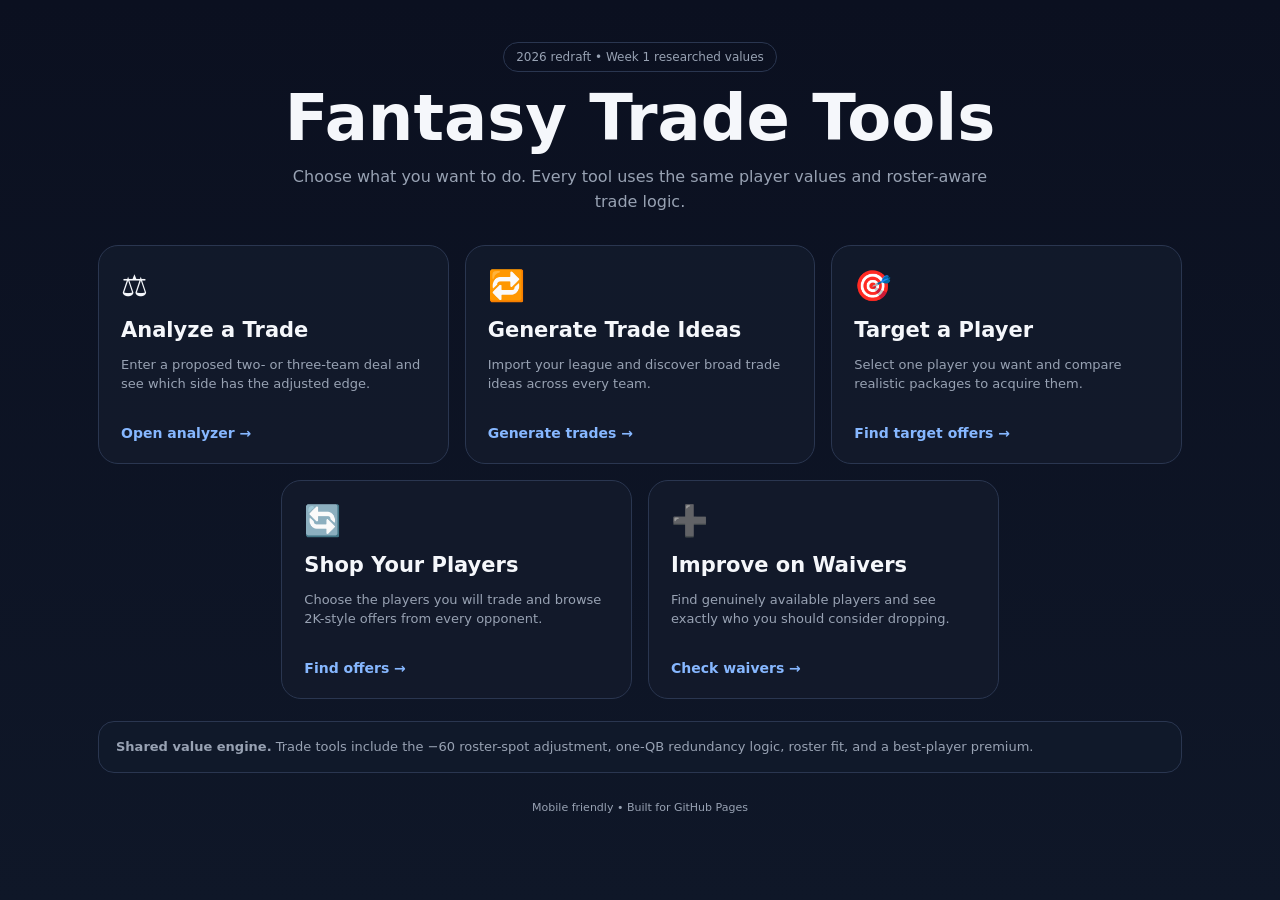
==== index.html @ 90625aba "Add files via upload" ====
<!doctype html>
<html lang="en"><head><meta charset="utf-8"><meta name="viewport" content="width=device-width,initial-scale=1,viewport-fit=cover"><meta name="theme-color" content="#0b1020"><title>Fantasy Trade Tools</title>
<style>
:root{--panel:#121a2b;--text:#f5f7fb;--muted:#98a2b3;--border:#2a3650;--accent:#6ea8fe}*{box-sizing:border-box}body{margin:0;min-height:100dvh;background:linear-gradient(180deg,#0b1020,#0f1728);color:var(--text);font-family:Inter,system-ui,-apple-system,"Segoe UI",sans-serif}.wrap{max-width:1120px;margin:auto;padding:42px 18px 58px}.hero{text-align:center}.badge{display:inline-block;border:1px solid var(--border);border-radius:999px;padding:7px 12px;color:var(--muted);font-size:12px}h1{font-size:clamp(38px,7vw,64px);margin:14px 0 0;line-height:1.02}.sub{max-width:720px;margin:14px auto 0;color:var(--muted);line-height:1.55}.grid{display:grid;grid-template-columns:repeat(6,minmax(0,1fr));gap:16px;margin-top:30px}.card{grid-column:span 2;display:flex;flex-direction:column;text-decoration:none;color:inherit;background:rgba(18,26,43,.96);border:1px solid var(--border);border-radius:20px;padding:22px;min-height:218px;transition:.18s}.card:nth-child(4){grid-column:2/span 2}.card:hover,.card:focus-visible{transform:translateY(-2px);border-color:var(--accent);box-shadow:0 14px 35px #0004}.icon{font-size:30px}.card h2{font-size:21px;margin:15px 0 0}.card p{color:var(--muted);font-size:13px;line-height:1.5}.open{margin-top:auto;padding-top:18px;color:#86b7ff;font-weight:850;font-size:14px}.note{margin-top:22px;background:#10192a;border:1px solid var(--border);border-radius:16px;padding:15px 17px;color:var(--muted);font-size:13px;line-height:1.55}.footer{text-align:center;color:var(--muted);font-size:11px;margin-top:28px}@media(max-width:820px){.grid{grid-template-columns:1fr}.card,.card:nth-child(4){grid-column:auto;min-height:0}.wrap{padding-top:28px}}
</style></head><body><main class="wrap"><section class="hero"><div class="badge">2026 redraft • Week 1 researched values</div><h1>Fantasy Trade Tools</h1><p class="sub">Choose what you want to do. Every tool uses the same player values and roster-aware trade logic.</p></section><section class="grid">
<a class="card" href="analyzer.html"><div class="icon">⚖️</div><h2>Analyze a Trade</h2><p>Enter a proposed two- or three-team deal and see which side has the adjusted edge.</p><div class="open">Open analyzer →</div></a>
<a class="card" href="generator.html"><div class="icon">🔁</div><h2>Generate Trade Ideas</h2><p>Import your league and discover broad trade ideas across every team.</p><div class="open">Generate trades →</div></a>
<a class="card" href="target.html"><div class="icon">🎯</div><h2>Target a Player</h2><p>Select one player you want and compare realistic packages to acquire them.</p><div class="open">Find target offers →</div></a>
<a class="card" href="tradefinder.html"><div class="icon">🔄</div><h2>Shop Your Players</h2><p>Choose the players you will trade and browse 2K-style offers from every opponent.</p><div class="open">Find offers →</div></a>
<a class="card" href="waiver.html"><div class="icon">➕</div><h2>Improve on Waivers</h2><p>Find genuinely available players and see exactly who you should consider dropping.</p><div class="open">Check waivers →</div></a>
</section><div class="note"><b>Shared value engine.</b> Trade tools include the −60 roster-spot adjustment, one-QB redundancy logic, roster fit, and a best-player premium.</div><div class="footer">Mobile friendly • Built for GitHub Pages</div></main></body></html>
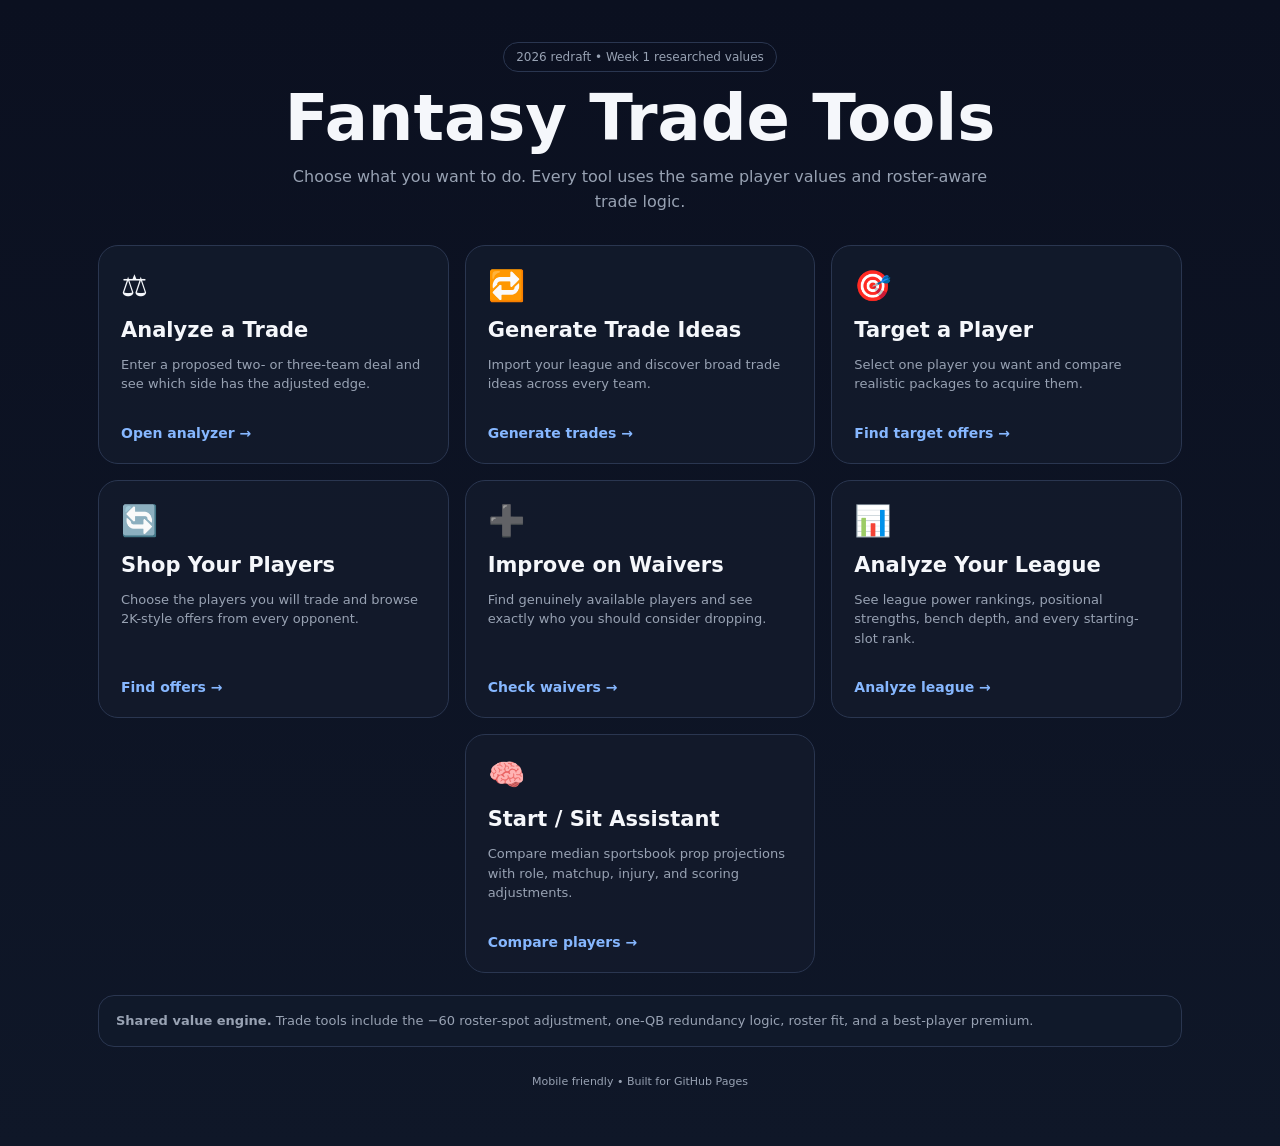
==== commit 99db4c05: "Add files via upload" ====
--- a/index.html
+++ b/index.html
@@ -1,11 +1,13 @@
 <!doctype html>
 <html lang="en"><head><meta charset="utf-8"><meta name="viewport" content="width=device-width,initial-scale=1,viewport-fit=cover"><meta name="theme-color" content="#0b1020"><title>Fantasy Trade Tools</title>
 <style>
-:root{--panel:#121a2b;--text:#f5f7fb;--muted:#98a2b3;--border:#2a3650;--accent:#6ea8fe}*{box-sizing:border-box}body{margin:0;min-height:100dvh;background:linear-gradient(180deg,#0b1020,#0f1728);color:var(--text);font-family:Inter,system-ui,-apple-system,"Segoe UI",sans-serif}.wrap{max-width:1120px;margin:auto;padding:42px 18px 58px}.hero{text-align:center}.badge{display:inline-block;border:1px solid var(--border);border-radius:999px;padding:7px 12px;color:var(--muted);font-size:12px}h1{font-size:clamp(38px,7vw,64px);margin:14px 0 0;line-height:1.02}.sub{max-width:720px;margin:14px auto 0;color:var(--muted);line-height:1.55}.grid{display:grid;grid-template-columns:repeat(6,minmax(0,1fr));gap:16px;margin-top:30px}.card{grid-column:span 2;display:flex;flex-direction:column;text-decoration:none;color:inherit;background:rgba(18,26,43,.96);border:1px solid var(--border);border-radius:20px;padding:22px;min-height:218px;transition:.18s}.card:nth-child(4){grid-column:2/span 2}.card:hover,.card:focus-visible{transform:translateY(-2px);border-color:var(--accent);box-shadow:0 14px 35px #0004}.icon{font-size:30px}.card h2{font-size:21px;margin:15px 0 0}.card p{color:var(--muted);font-size:13px;line-height:1.5}.open{margin-top:auto;padding-top:18px;color:#86b7ff;font-weight:850;font-size:14px}.note{margin-top:22px;background:#10192a;border:1px solid var(--border);border-radius:16px;padding:15px 17px;color:var(--muted);font-size:13px;line-height:1.55}.footer{text-align:center;color:var(--muted);font-size:11px;margin-top:28px}@media(max-width:820px){.grid{grid-template-columns:1fr}.card,.card:nth-child(4){grid-column:auto;min-height:0}.wrap{padding-top:28px}}
+:root{--panel:#121a2b;--text:#f5f7fb;--muted:#98a2b3;--border:#2a3650;--accent:#6ea8fe}*{box-sizing:border-box}body{margin:0;min-height:100dvh;background:linear-gradient(180deg,#0b1020,#0f1728);color:var(--text);font-family:Inter,system-ui,-apple-system,"Segoe UI",sans-serif}.wrap{max-width:1120px;margin:auto;padding:42px 18px 58px}.hero{text-align:center}.badge{display:inline-block;border:1px solid var(--border);border-radius:999px;padding:7px 12px;color:var(--muted);font-size:12px}h1{font-size:clamp(38px,7vw,64px);margin:14px 0 0;line-height:1.02}.sub{max-width:720px;margin:14px auto 0;color:var(--muted);line-height:1.55}.grid{display:grid;grid-template-columns:repeat(6,minmax(0,1fr));gap:16px;margin-top:30px}.card{grid-column:span 2;display:flex;flex-direction:column;text-decoration:none;color:inherit;background:rgba(18,26,43,.96);border:1px solid var(--border);border-radius:20px;padding:22px;min-height:218px;transition:.18s}.card:nth-child(7){grid-column:3/span 2}.card:hover,.card:focus-visible{transform:translateY(-2px);border-color:var(--accent);box-shadow:0 14px 35px #0004}.icon{font-size:30px}.card h2{font-size:21px;margin:15px 0 0}.card p{color:var(--muted);font-size:13px;line-height:1.5}.open{margin-top:auto;padding-top:18px;color:#86b7ff;font-weight:850;font-size:14px}.note{margin-top:22px;background:#10192a;border:1px solid var(--border);border-radius:16px;padding:15px 17px;color:var(--muted);font-size:13px;line-height:1.55}.footer{text-align:center;color:var(--muted);font-size:11px;margin-top:28px}@media(max-width:820px){.grid{grid-template-columns:1fr}.card,.card:nth-child(7){grid-column:auto;min-height:0}.wrap{padding-top:28px}}
 </style></head><body><main class="wrap"><section class="hero"><div class="badge">2026 redraft • Week 1 researched values</div><h1>Fantasy Trade Tools</h1><p class="sub">Choose what you want to do. Every tool uses the same player values and roster-aware trade logic.</p></section><section class="grid">
 <a class="card" href="analyzer.html"><div class="icon">⚖️</div><h2>Analyze a Trade</h2><p>Enter a proposed two- or three-team deal and see which side has the adjusted edge.</p><div class="open">Open analyzer →</div></a>
 <a class="card" href="generator.html"><div class="icon">🔁</div><h2>Generate Trade Ideas</h2><p>Import your league and discover broad trade ideas across every team.</p><div class="open">Generate trades →</div></a>
 <a class="card" href="target.html"><div class="icon">🎯</div><h2>Target a Player</h2><p>Select one player you want and compare realistic packages to acquire them.</p><div class="open">Find target offers →</div></a>
 <a class="card" href="tradefinder.html"><div class="icon">🔄</div><h2>Shop Your Players</h2><p>Choose the players you will trade and browse 2K-style offers from every opponent.</p><div class="open">Find offers →</div></a>
 <a class="card" href="waiver.html"><div class="icon">➕</div><h2>Improve on Waivers</h2><p>Find genuinely available players and see exactly who you should consider dropping.</p><div class="open">Check waivers →</div></a>
+<a class="card" href="league.html"><div class="icon">📊</div><h2>Analyze Your League</h2><p>See league power rankings, positional strengths, bench depth, and every starting-slot rank.</p><div class="open">Analyze league →</div></a>
+<a class="card" href="startsit.html"><div class="icon">🧠</div><h2>Start / Sit Assistant</h2><p>Compare median sportsbook prop projections with role, matchup, injury, and scoring adjustments.</p><div class="open">Compare players →</div></a>
 </section><div class="note"><b>Shared value engine.</b> Trade tools include the −60 roster-spot adjustment, one-QB redundancy logic, roster fit, and a best-player premium.</div><div class="footer">Mobile friendly • Built for GitHub Pages</div></main></body></html>
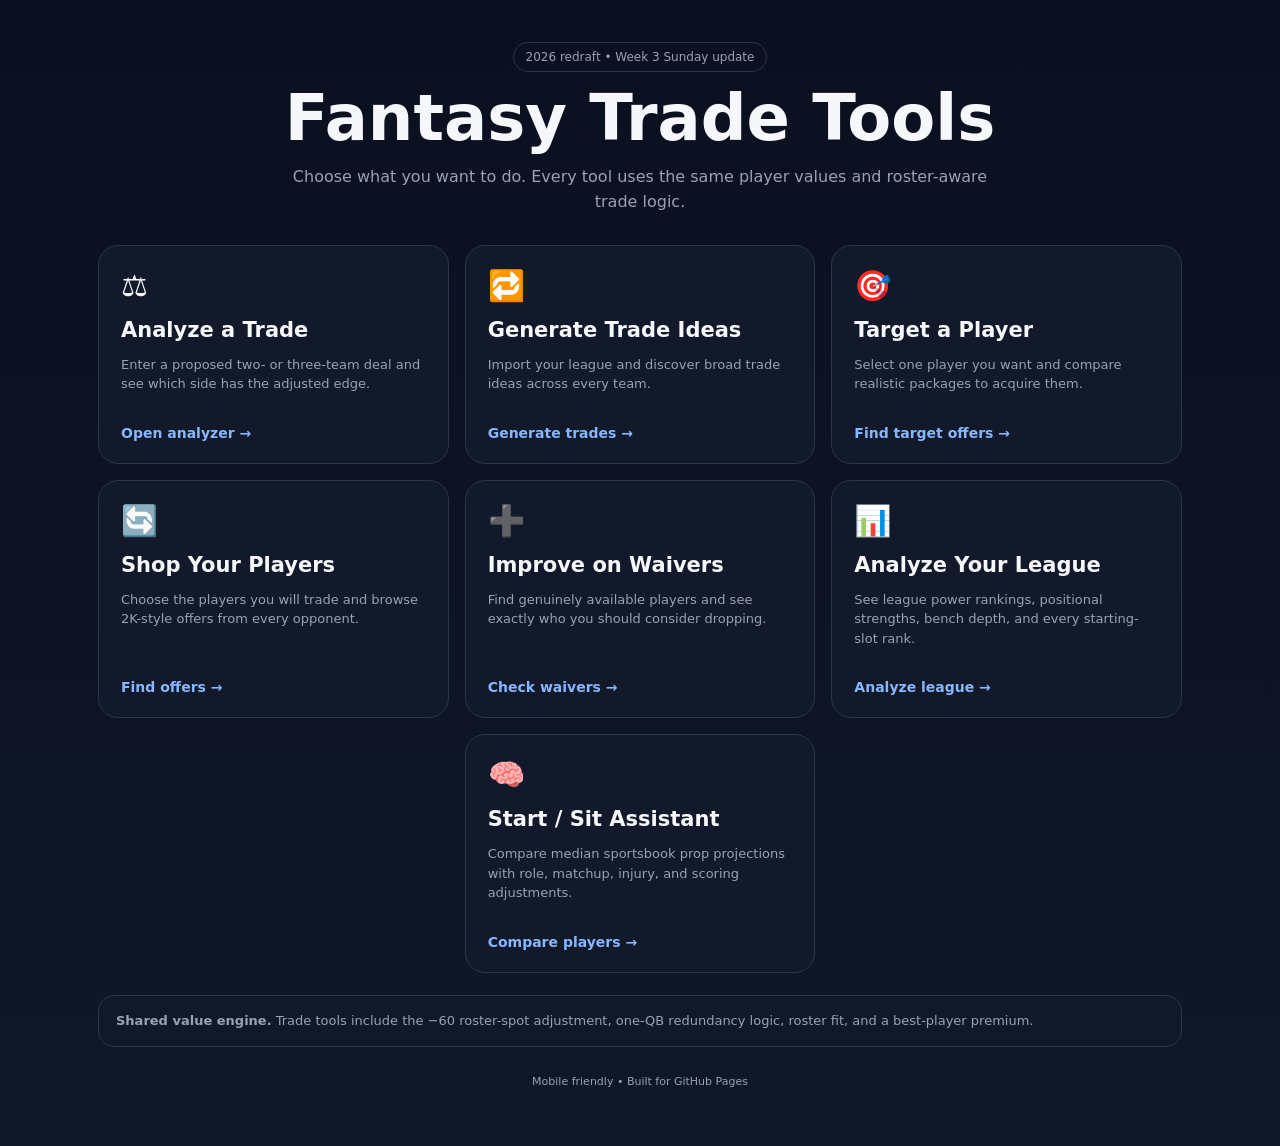
==== commit 35cf116e: "Add files via upload" ====
--- a/index.html
+++ b/index.html
@@ -2,7 +2,7 @@
 <html lang="en"><head><meta charset="utf-8"><meta name="viewport" content="width=device-width,initial-scale=1,viewport-fit=cover"><meta name="theme-color" content="#0b1020"><title>Fantasy Trade Tools</title>
 <style>
 :root{--panel:#121a2b;--text:#f5f7fb;--muted:#98a2b3;--border:#2a3650;--accent:#6ea8fe}*{box-sizing:border-box}body{margin:0;min-height:100dvh;background:linear-gradient(180deg,#0b1020,#0f1728);color:var(--text);font-family:Inter,system-ui,-apple-system,"Segoe UI",sans-serif}.wrap{max-width:1120px;margin:auto;padding:42px 18px 58px}.hero{text-align:center}.badge{display:inline-block;border:1px solid var(--border);border-radius:999px;padding:7px 12px;color:var(--muted);font-size:12px}h1{font-size:clamp(38px,7vw,64px);margin:14px 0 0;line-height:1.02}.sub{max-width:720px;margin:14px auto 0;color:var(--muted);line-height:1.55}.grid{display:grid;grid-template-columns:repeat(6,minmax(0,1fr));gap:16px;margin-top:30px}.card{grid-column:span 2;display:flex;flex-direction:column;text-decoration:none;color:inherit;background:rgba(18,26,43,.96);border:1px solid var(--border);border-radius:20px;padding:22px;min-height:218px;transition:.18s}.card:nth-child(7){grid-column:3/span 2}.card:hover,.card:focus-visible{transform:translateY(-2px);border-color:var(--accent);box-shadow:0 14px 35px #0004}.icon{font-size:30px}.card h2{font-size:21px;margin:15px 0 0}.card p{color:var(--muted);font-size:13px;line-height:1.5}.open{margin-top:auto;padding-top:18px;color:#86b7ff;font-weight:850;font-size:14px}.note{margin-top:22px;background:#10192a;border:1px solid var(--border);border-radius:16px;padding:15px 17px;color:var(--muted);font-size:13px;line-height:1.55}.footer{text-align:center;color:var(--muted);font-size:11px;margin-top:28px}@media(max-width:820px){.grid{grid-template-columns:1fr}.card,.card:nth-child(7){grid-column:auto;min-height:0}.wrap{padding-top:28px}}
-</style></head><body><main class="wrap"><section class="hero"><div class="badge">2026 redraft • Week 1 researched values</div><h1>Fantasy Trade Tools</h1><p class="sub">Choose what you want to do. Every tool uses the same player values and roster-aware trade logic.</p></section><section class="grid">
+</style></head><body><main class="wrap"><section class="hero"><div class="badge">2026 redraft • Week 3 Sunday update</div><h1>Fantasy Trade Tools</h1><p class="sub">Choose what you want to do. Every tool uses the same player values and roster-aware trade logic.</p></section><section class="grid">
 <a class="card" href="analyzer.html"><div class="icon">⚖️</div><h2>Analyze a Trade</h2><p>Enter a proposed two- or three-team deal and see which side has the adjusted edge.</p><div class="open">Open analyzer →</div></a>
 <a class="card" href="generator.html"><div class="icon">🔁</div><h2>Generate Trade Ideas</h2><p>Import your league and discover broad trade ideas across every team.</p><div class="open">Generate trades →</div></a>
 <a class="card" href="target.html"><div class="icon">🎯</div><h2>Target a Player</h2><p>Select one player you want and compare realistic packages to acquire them.</p><div class="open">Find target offers →</div></a>
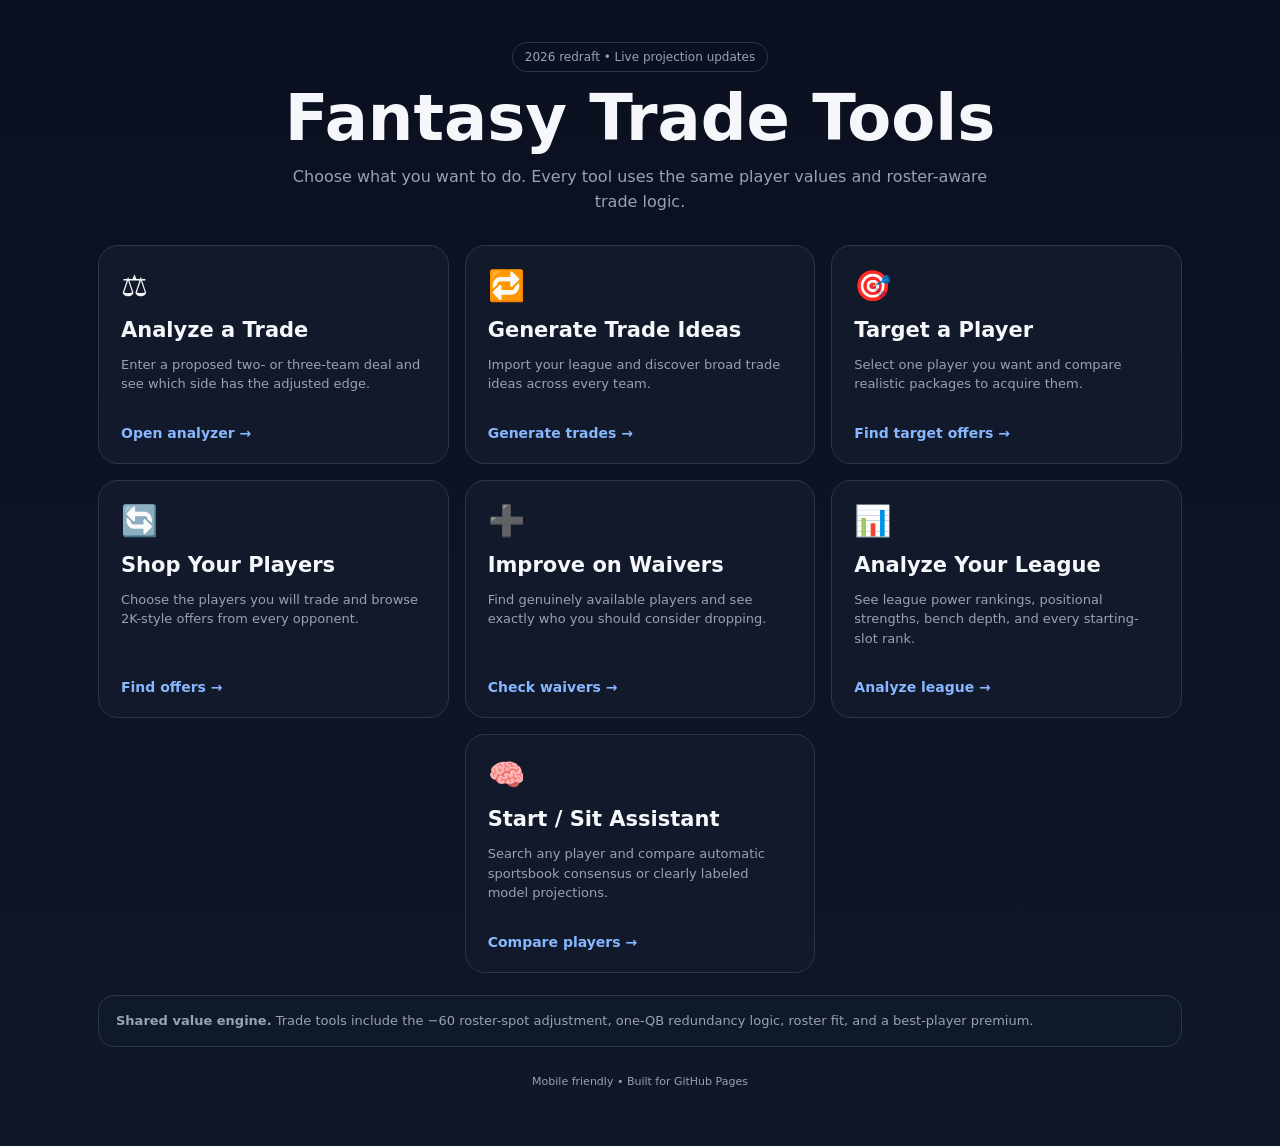
==== commit 8ed88b45: "Add files via upload" ====
--- a/index.html
+++ b/index.html
@@ -2,12 +2,12 @@
 <html lang="en"><head><meta charset="utf-8"><meta name="viewport" content="width=device-width,initial-scale=1,viewport-fit=cover"><meta name="theme-color" content="#0b1020"><title>Fantasy Trade Tools</title>
 <style>
 :root{--panel:#121a2b;--text:#f5f7fb;--muted:#98a2b3;--border:#2a3650;--accent:#6ea8fe}*{box-sizing:border-box}body{margin:0;min-height:100dvh;background:linear-gradient(180deg,#0b1020,#0f1728);color:var(--text);font-family:Inter,system-ui,-apple-system,"Segoe UI",sans-serif}.wrap{max-width:1120px;margin:auto;padding:42px 18px 58px}.hero{text-align:center}.badge{display:inline-block;border:1px solid var(--border);border-radius:999px;padding:7px 12px;color:var(--muted);font-size:12px}h1{font-size:clamp(38px,7vw,64px);margin:14px 0 0;line-height:1.02}.sub{max-width:720px;margin:14px auto 0;color:var(--muted);line-height:1.55}.grid{display:grid;grid-template-columns:repeat(6,minmax(0,1fr));gap:16px;margin-top:30px}.card{grid-column:span 2;display:flex;flex-direction:column;text-decoration:none;color:inherit;background:rgba(18,26,43,.96);border:1px solid var(--border);border-radius:20px;padding:22px;min-height:218px;transition:.18s}.card:nth-child(7){grid-column:3/span 2}.card:hover,.card:focus-visible{transform:translateY(-2px);border-color:var(--accent);box-shadow:0 14px 35px #0004}.icon{font-size:30px}.card h2{font-size:21px;margin:15px 0 0}.card p{color:var(--muted);font-size:13px;line-height:1.5}.open{margin-top:auto;padding-top:18px;color:#86b7ff;font-weight:850;font-size:14px}.note{margin-top:22px;background:#10192a;border:1px solid var(--border);border-radius:16px;padding:15px 17px;color:var(--muted);font-size:13px;line-height:1.55}.footer{text-align:center;color:var(--muted);font-size:11px;margin-top:28px}@media(max-width:820px){.grid{grid-template-columns:1fr}.card,.card:nth-child(7){grid-column:auto;min-height:0}.wrap{padding-top:28px}}
-</style></head><body><main class="wrap"><section class="hero"><div class="badge">2026 redraft • Week 3 Sunday update</div><h1>Fantasy Trade Tools</h1><p class="sub">Choose what you want to do. Every tool uses the same player values and roster-aware trade logic.</p></section><section class="grid">
+</style></head><body><main class="wrap"><section class="hero"><div class="badge">2026 redraft • Live projection updates</div><h1>Fantasy Trade Tools</h1><p class="sub">Choose what you want to do. Every tool uses the same player values and roster-aware trade logic.</p></section><section class="grid">
 <a class="card" href="analyzer.html"><div class="icon">⚖️</div><h2>Analyze a Trade</h2><p>Enter a proposed two- or three-team deal and see which side has the adjusted edge.</p><div class="open">Open analyzer →</div></a>
 <a class="card" href="generator.html"><div class="icon">🔁</div><h2>Generate Trade Ideas</h2><p>Import your league and discover broad trade ideas across every team.</p><div class="open">Generate trades →</div></a>
 <a class="card" href="target.html"><div class="icon">🎯</div><h2>Target a Player</h2><p>Select one player you want and compare realistic packages to acquire them.</p><div class="open">Find target offers →</div></a>
 <a class="card" href="tradefinder.html"><div class="icon">🔄</div><h2>Shop Your Players</h2><p>Choose the players you will trade and browse 2K-style offers from every opponent.</p><div class="open">Find offers →</div></a>
 <a class="card" href="waiver.html"><div class="icon">➕</div><h2>Improve on Waivers</h2><p>Find genuinely available players and see exactly who you should consider dropping.</p><div class="open">Check waivers →</div></a>
 <a class="card" href="league.html"><div class="icon">📊</div><h2>Analyze Your League</h2><p>See league power rankings, positional strengths, bench depth, and every starting-slot rank.</p><div class="open">Analyze league →</div></a>
-<a class="card" href="startsit.html"><div class="icon">🧠</div><h2>Start / Sit Assistant</h2><p>Compare median sportsbook prop projections with role, matchup, injury, and scoring adjustments.</p><div class="open">Compare players →</div></a>
+<a class="card" href="startsit.html"><div class="icon">🧠</div><h2>Start / Sit Assistant</h2><p>Search any player and compare automatic sportsbook consensus or clearly labeled model projections.</p><div class="open">Compare players →</div></a>
 </section><div class="note"><b>Shared value engine.</b> Trade tools include the −60 roster-spot adjustment, one-QB redundancy logic, roster fit, and a best-player premium.</div><div class="footer">Mobile friendly • Built for GitHub Pages</div></main></body></html>
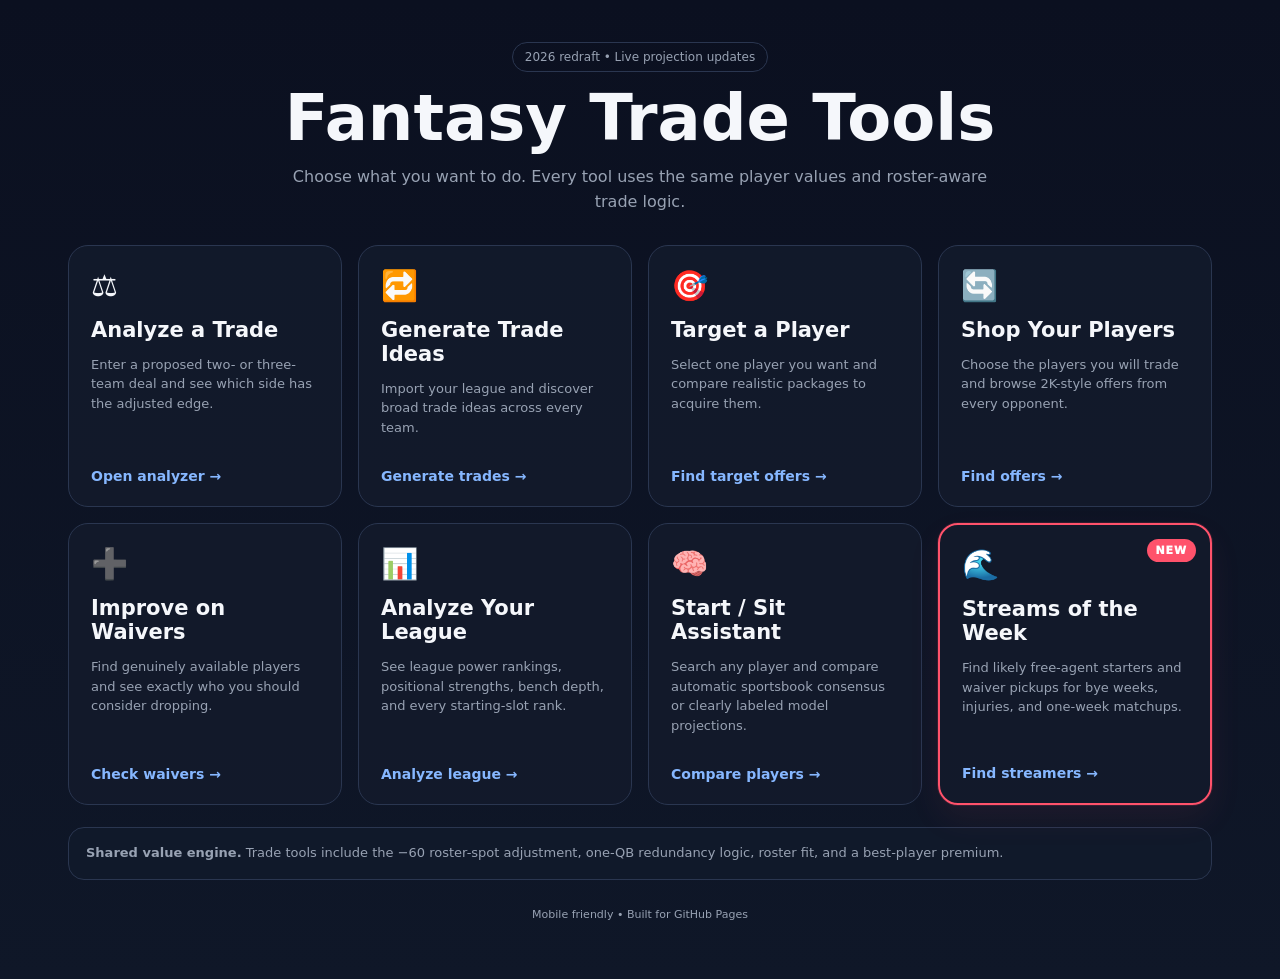
==== commit 20253f0e: "Add files via upload" ====
--- a/index.html
+++ b/index.html
@@ -1,7 +1,7 @@
 <!doctype html>
 <html lang="en"><head><meta charset="utf-8"><meta name="viewport" content="width=device-width,initial-scale=1,viewport-fit=cover"><meta name="theme-color" content="#0b1020"><title>Fantasy Trade Tools</title>
 <style>
-:root{--panel:#121a2b;--text:#f5f7fb;--muted:#98a2b3;--border:#2a3650;--accent:#6ea8fe}*{box-sizing:border-box}body{margin:0;min-height:100dvh;background:linear-gradient(180deg,#0b1020,#0f1728);color:var(--text);font-family:Inter,system-ui,-apple-system,"Segoe UI",sans-serif}.wrap{max-width:1120px;margin:auto;padding:42px 18px 58px}.hero{text-align:center}.badge{display:inline-block;border:1px solid var(--border);border-radius:999px;padding:7px 12px;color:var(--muted);font-size:12px}h1{font-size:clamp(38px,7vw,64px);margin:14px 0 0;line-height:1.02}.sub{max-width:720px;margin:14px auto 0;color:var(--muted);line-height:1.55}.grid{display:grid;grid-template-columns:repeat(6,minmax(0,1fr));gap:16px;margin-top:30px}.card{grid-column:span 2;display:flex;flex-direction:column;text-decoration:none;color:inherit;background:rgba(18,26,43,.96);border:1px solid var(--border);border-radius:20px;padding:22px;min-height:218px;transition:.18s}.card:nth-child(7){grid-column:3/span 2}.card:hover,.card:focus-visible{transform:translateY(-2px);border-color:var(--accent);box-shadow:0 14px 35px #0004}.icon{font-size:30px}.card h2{font-size:21px;margin:15px 0 0}.card p{color:var(--muted);font-size:13px;line-height:1.5}.open{margin-top:auto;padding-top:18px;color:#86b7ff;font-weight:850;font-size:14px}.note{margin-top:22px;background:#10192a;border:1px solid var(--border);border-radius:16px;padding:15px 17px;color:var(--muted);font-size:13px;line-height:1.55}.footer{text-align:center;color:var(--muted);font-size:11px;margin-top:28px}@media(max-width:820px){.grid{grid-template-columns:1fr}.card,.card:nth-child(7){grid-column:auto;min-height:0}.wrap{padding-top:28px}}
+:root{--panel:#121a2b;--text:#f5f7fb;--muted:#98a2b3;--border:#2a3650;--accent:#6ea8fe;--hot:#ff526b}*{box-sizing:border-box}body{margin:0;min-height:100dvh;background:linear-gradient(180deg,#0b1020,#0f1728);color:var(--text);font-family:Inter,system-ui,-apple-system,"Segoe UI",sans-serif}.wrap{max-width:1180px;margin:auto;padding:42px 18px 58px}.hero{text-align:center}.badge{display:inline-block;border:1px solid var(--border);border-radius:999px;padding:7px 12px;color:var(--muted);font-size:12px}h1{font-size:clamp(38px,7vw,64px);margin:14px 0 0;line-height:1.02}.sub{max-width:720px;margin:14px auto 0;color:var(--muted);line-height:1.55}.grid{display:grid;grid-template-columns:repeat(4,minmax(0,1fr));gap:16px;margin-top:30px}.card{position:relative;display:flex;flex-direction:column;text-decoration:none;color:inherit;background:rgba(18,26,43,.96);border:1px solid var(--border);border-radius:20px;padding:22px;min-height:218px;transition:.18s}.card:hover,.card:focus-visible{transform:translateY(-2px);border-color:var(--accent);box-shadow:0 14px 35px #0004}.card.new{border:2px solid var(--hot);box-shadow:0 0 0 1px #ff526b22,0 14px 34px #ff526b12}.new-label{position:absolute;right:14px;top:14px;padding:5px 9px;border-radius:999px;background:var(--hot);color:white;font-size:11px;font-weight:950;letter-spacing:.08em}.card.new:hover,.card.new:focus-visible{border-color:#ff7890;box-shadow:0 15px 38px #ff526b2b}.icon{font-size:30px}.card h2{font-size:21px;margin:15px 0 0}.card p{color:var(--muted);font-size:13px;line-height:1.5}.open{margin-top:auto;padding-top:18px;color:#86b7ff;font-weight:850;font-size:14px}.note{margin-top:22px;background:#10192a;border:1px solid var(--border);border-radius:16px;padding:15px 17px;color:var(--muted);font-size:13px;line-height:1.55}.footer{text-align:center;color:var(--muted);font-size:11px;margin-top:28px}@media(max-width:900px){.grid{grid-template-columns:1fr 1fr}}@media(max-width:580px){.grid{grid-template-columns:1fr}.card{min-height:0}.wrap{padding-top:28px}}
 </style></head><body><main class="wrap"><section class="hero"><div class="badge">2026 redraft • Live projection updates</div><h1>Fantasy Trade Tools</h1><p class="sub">Choose what you want to do. Every tool uses the same player values and roster-aware trade logic.</p></section><section class="grid">
 <a class="card" href="analyzer.html"><div class="icon">⚖️</div><h2>Analyze a Trade</h2><p>Enter a proposed two- or three-team deal and see which side has the adjusted edge.</p><div class="open">Open analyzer →</div></a>
 <a class="card" href="generator.html"><div class="icon">🔁</div><h2>Generate Trade Ideas</h2><p>Import your league and discover broad trade ideas across every team.</p><div class="open">Generate trades →</div></a>
@@ -10,4 +10,5 @@
 <a class="card" href="waiver.html"><div class="icon">➕</div><h2>Improve on Waivers</h2><p>Find genuinely available players and see exactly who you should consider dropping.</p><div class="open">Check waivers →</div></a>
 <a class="card" href="league.html"><div class="icon">📊</div><h2>Analyze Your League</h2><p>See league power rankings, positional strengths, bench depth, and every starting-slot rank.</p><div class="open">Analyze league →</div></a>
 <a class="card" href="startsit.html"><div class="icon">🧠</div><h2>Start / Sit Assistant</h2><p>Search any player and compare automatic sportsbook consensus or clearly labeled model projections.</p><div class="open">Compare players →</div></a>
+<a class="card new" href="streams.html"><span class="new-label">NEW</span><div class="icon">🌊</div><h2>Streams of the Week</h2><p>Find likely free-agent starters and waiver pickups for bye weeks, injuries, and one-week matchups.</p><div class="open">Find streamers →</div></a>
 </section><div class="note"><b>Shared value engine.</b> Trade tools include the −60 roster-spot adjustment, one-QB redundancy logic, roster fit, and a best-player premium.</div><div class="footer">Mobile friendly • Built for GitHub Pages</div></main></body></html>
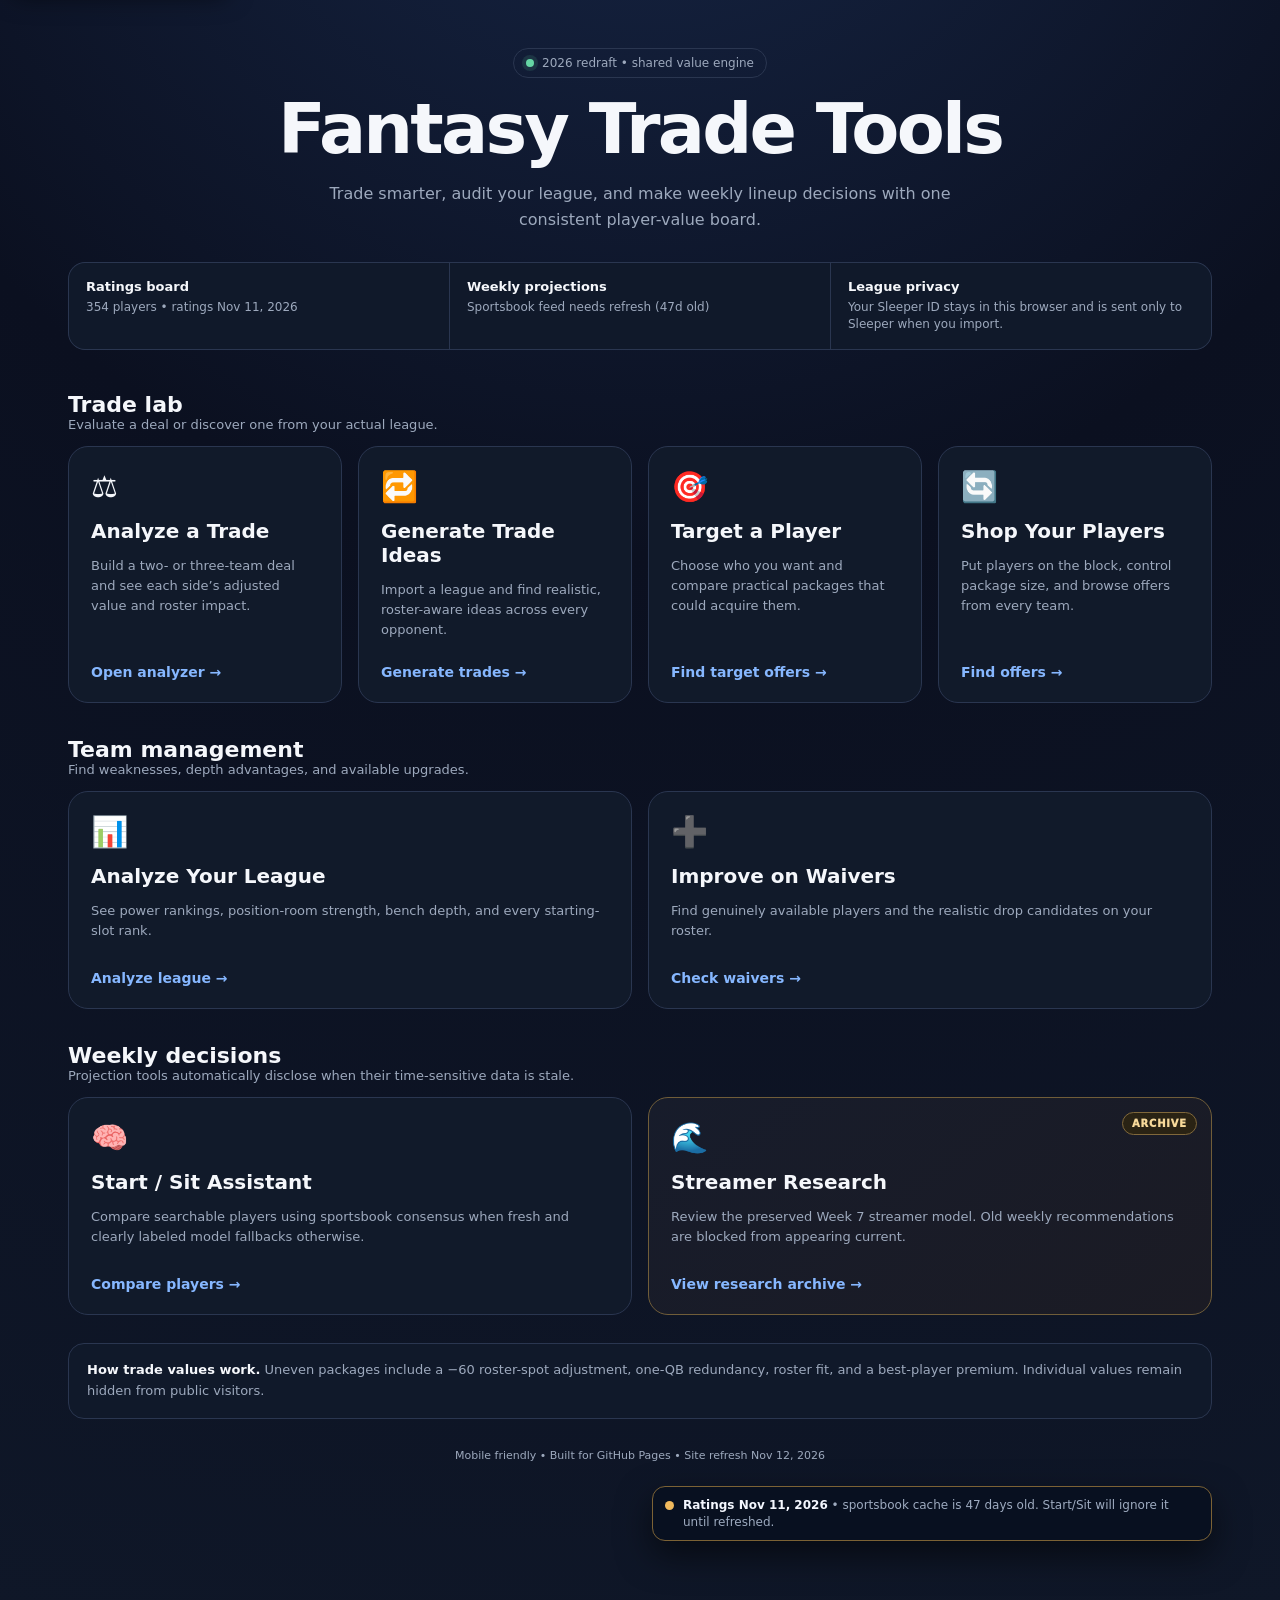
==== commit 0f91898e: "Add files via upload" ====
--- a/index.html
+++ b/index.html
@@ -1,14 +1,88 @@
 <!doctype html>
-<html lang="en"><head><meta charset="utf-8"><meta name="viewport" content="width=device-width,initial-scale=1,viewport-fit=cover"><meta name="theme-color" content="#0b1020"><title>Fantasy Trade Tools</title>
-<style>
-:root{--panel:#121a2b;--text:#f5f7fb;--muted:#98a2b3;--border:#2a3650;--accent:#6ea8fe;--hot:#ff526b}*{box-sizing:border-box}body{margin:0;min-height:100dvh;background:linear-gradient(180deg,#0b1020,#0f1728);color:var(--text);font-family:Inter,system-ui,-apple-system,"Segoe UI",sans-serif}.wrap{max-width:1180px;margin:auto;padding:42px 18px 58px}.hero{text-align:center}.badge{display:inline-block;border:1px solid var(--border);border-radius:999px;padding:7px 12px;color:var(--muted);font-size:12px}h1{font-size:clamp(38px,7vw,64px);margin:14px 0 0;line-height:1.02}.sub{max-width:720px;margin:14px auto 0;color:var(--muted);line-height:1.55}.grid{display:grid;grid-template-columns:repeat(4,minmax(0,1fr));gap:16px;margin-top:30px}.card{position:relative;display:flex;flex-direction:column;text-decoration:none;color:inherit;background:rgba(18,26,43,.96);border:1px solid var(--border);border-radius:20px;padding:22px;min-height:218px;transition:.18s}.card:hover,.card:focus-visible{transform:translateY(-2px);border-color:var(--accent);box-shadow:0 14px 35px #0004}.card.new{border:2px solid var(--hot);box-shadow:0 0 0 1px #ff526b22,0 14px 34px #ff526b12}.new-label{position:absolute;right:14px;top:14px;padding:5px 9px;border-radius:999px;background:var(--hot);color:white;font-size:11px;font-weight:950;letter-spacing:.08em}.card.new:hover,.card.new:focus-visible{border-color:#ff7890;box-shadow:0 15px 38px #ff526b2b}.icon{font-size:30px}.card h2{font-size:21px;margin:15px 0 0}.card p{color:var(--muted);font-size:13px;line-height:1.5}.open{margin-top:auto;padding-top:18px;color:#86b7ff;font-weight:850;font-size:14px}.note{margin-top:22px;background:#10192a;border:1px solid var(--border);border-radius:16px;padding:15px 17px;color:var(--muted);font-size:13px;line-height:1.55}.footer{text-align:center;color:var(--muted);font-size:11px;margin-top:28px}@media(max-width:900px){.grid{grid-template-columns:1fr 1fr}}@media(max-width:580px){.grid{grid-template-columns:1fr}.card{min-height:0}.wrap{padding-top:28px}}
-</style></head><body><main class="wrap"><section class="hero"><div class="badge">2026 redraft • Live projection updates</div><h1>Fantasy Trade Tools</h1><p class="sub">Choose what you want to do. Every tool uses the same player values and roster-aware trade logic.</p></section><section class="grid">
-<a class="card" href="analyzer.html"><div class="icon">⚖️</div><h2>Analyze a Trade</h2><p>Enter a proposed two- or three-team deal and see which side has the adjusted edge.</p><div class="open">Open analyzer →</div></a>
-<a class="card" href="generator.html"><div class="icon">🔁</div><h2>Generate Trade Ideas</h2><p>Import your league and discover broad trade ideas across every team.</p><div class="open">Generate trades →</div></a>
-<a class="card" href="target.html"><div class="icon">🎯</div><h2>Target a Player</h2><p>Select one player you want and compare realistic packages to acquire them.</p><div class="open">Find target offers →</div></a>
-<a class="card" href="tradefinder.html"><div class="icon">🔄</div><h2>Shop Your Players</h2><p>Choose the players you will trade and browse 2K-style offers from every opponent.</p><div class="open">Find offers →</div></a>
-<a class="card" href="waiver.html"><div class="icon">➕</div><h2>Improve on Waivers</h2><p>Find genuinely available players and see exactly who you should consider dropping.</p><div class="open">Check waivers →</div></a>
-<a class="card" href="league.html"><div class="icon">📊</div><h2>Analyze Your League</h2><p>See league power rankings, positional strengths, bench depth, and every starting-slot rank.</p><div class="open">Analyze league →</div></a>
-<a class="card" href="startsit.html"><div class="icon">🧠</div><h2>Start / Sit Assistant</h2><p>Search any player and compare automatic sportsbook consensus or clearly labeled model projections.</p><div class="open">Compare players →</div></a>
-<a class="card new" href="streams.html"><span class="new-label">NEW</span><div class="icon">🌊</div><h2>Streams of the Week</h2><p>Find likely free-agent starters and waiver pickups for bye weeks, injuries, and one-week matchups.</p><div class="open">Find streamers →</div></a>
-</section><div class="note"><b>Shared value engine.</b> Trade tools include the −60 roster-spot adjustment, one-QB redundancy logic, roster fit, and a best-player premium.</div><div class="footer">Mobile friendly • Built for GitHub Pages</div></main></body></html>
+<html lang="en">
+<head>
+  <meta charset="utf-8">
+  <meta name="viewport" content="width=device-width,initial-scale=1,viewport-fit=cover">
+  <meta name="theme-color" content="#0b1020">
+  <title>Fantasy Trade Tools</title>
+  <style>
+    :root{--panel:#121a2b;--text:#f5f7fb;--muted:#9da9bd;--border:#2a3650;--accent:#6ea8fe;--warn:#f0b95d}
+    *{box-sizing:border-box}
+    body{margin:0;min-height:100dvh;background:radial-gradient(circle at 50% -20%,#172748 0,#0b1020 43%,#0f1728 100%);color:var(--text);font-family:Inter,system-ui,-apple-system,"Segoe UI",sans-serif}
+    .wrap{max-width:1180px;margin:auto;padding:48px 18px 70px}
+    .hero{text-align:center;max-width:850px;margin:auto}
+    .eyebrow{display:inline-flex;gap:8px;align-items:center;border:1px solid var(--border);border-radius:999px;padding:7px 12px;color:var(--muted);font-size:12px}
+    .eyebrow::before{content:"";width:8px;height:8px;border-radius:50%;background:#65d6a4;box-shadow:0 0 0 4px #65d6a420}
+    h1{font-size:clamp(42px,7vw,70px);letter-spacing:-.04em;margin:16px 0 0;line-height:1}
+    .sub{max-width:700px;margin:17px auto 0;color:var(--muted);line-height:1.6;font-size:16px}
+    .status{display:grid;grid-template-columns:repeat(3,1fr);gap:1px;margin:30px 0 42px;overflow:hidden;border:1px solid var(--border);border-radius:17px;background:var(--border)}
+    .status-item{background:#10192a;padding:15px 17px;color:var(--muted);font-size:12px;line-height:1.45}
+    .status-item strong{display:block;color:var(--text);font-size:13px;margin-bottom:2px}
+    .group{margin-top:34px}
+    .group-head{display:flex;align-items:end;justify-content:space-between;gap:20px;margin-bottom:14px}
+    .group h2{font-size:22px;margin:0}
+    .group-head p{margin:0;color:var(--muted);font-size:13px}
+    .grid{display:grid;grid-template-columns:repeat(4,minmax(0,1fr));gap:16px}
+    .grid.two{grid-template-columns:repeat(2,minmax(0,1fr))}
+    .card{position:relative;display:flex;flex-direction:column;text-decoration:none;color:inherit;background:rgba(18,26,43,.97);border:1px solid var(--border);border-radius:20px;padding:22px;min-height:218px;transition:.18s transform,.18s border-color,.18s box-shadow}
+    .card:hover,.card:focus-visible{transform:translateY(-3px);border-color:var(--accent);box-shadow:0 16px 38px #0005}
+    .card.archive{border-color:#705d39;background:linear-gradient(145deg,#171c2b,#1b1b24)}
+    .card-label{position:absolute;right:14px;top:14px;padding:5px 9px;border:1px solid #80683b;border-radius:999px;background:#2a2314;color:#f7d99a;font-size:10px;font-weight:950;letter-spacing:.08em}
+    .icon{font-size:30px}
+    .card h3{font-size:20px;margin:15px 0 0}
+    .card p{color:var(--muted);font-size:13px;line-height:1.55;margin-bottom:10px}
+    .open{margin-top:auto;padding-top:14px;color:#86b7ff;font-weight:850;font-size:14px}
+    .note{margin-top:28px;background:#10192a;border:1px solid var(--border);border-radius:16px;padding:16px 18px;color:var(--muted);font-size:13px;line-height:1.6}
+    .note b{color:var(--text)}
+    .footer{text-align:center;color:var(--muted);font-size:11px;margin-top:30px}
+    @media(max-width:900px){.grid{grid-template-columns:1fr 1fr}.status{grid-template-columns:1fr}.group-head{display:block}.group-head p{margin-top:5px}}
+    @media(max-width:580px){.grid,.grid.two{grid-template-columns:1fr}.card{min-height:0}.wrap{padding-top:30px}.status{margin-bottom:34px}}
+  </style>
+  <link rel="stylesheet" href="project-ui.css?v=20261112b">
+</head>
+<body>
+  <main class="wrap">
+    <section class="hero">
+      <div class="eyebrow">2026 redraft • shared value engine</div>
+      <h1>Fantasy Trade Tools</h1>
+      <p class="sub">Trade smarter, audit your league, and make weekly lineup decisions with one consistent player-value board.</p>
+    </section>
+
+    <section class="status" aria-label="Project data status">
+      <div class="status-item"><strong>Ratings board</strong><span data-project-ratings>354 players • ratings Nov 11, 2026</span></div>
+      <div class="status-item"><strong>Weekly projections</strong><span data-project-feed>Checking sportsbook feed…</span></div>
+      <div class="status-item"><strong>League privacy</strong>Your Sleeper ID stays in this browser and is sent only to Sleeper when you import.</div>
+    </section>
+
+    <section class="group" aria-labelledby="trade-lab-title">
+      <div class="group-head"><div><h2 id="trade-lab-title">Trade lab</h2><p>Evaluate a deal or discover one from your actual league.</p></div></div>
+      <div class="grid">
+        <a class="card" href="analyzer.html"><div class="icon">⚖️</div><h3>Analyze a Trade</h3><p>Build a two- or three-team deal and see each side’s adjusted value and roster impact.</p><div class="open">Open analyzer →</div></a>
+        <a class="card" href="generator.html"><div class="icon">🔁</div><h3>Generate Trade Ideas</h3><p>Import a league and find realistic, roster-aware ideas across every opponent.</p><div class="open">Generate trades →</div></a>
+        <a class="card" href="target.html"><div class="icon">🎯</div><h3>Target a Player</h3><p>Choose who you want and compare practical packages that could acquire them.</p><div class="open">Find target offers →</div></a>
+        <a class="card" href="tradefinder.html"><div class="icon">🔄</div><h3>Shop Your Players</h3><p>Put players on the block, control package size, and browse offers from every team.</p><div class="open">Find offers →</div></a>
+      </div>
+    </section>
+
+    <section class="group" aria-labelledby="team-tools-title">
+      <div class="group-head"><div><h2 id="team-tools-title">Team management</h2><p>Find weaknesses, depth advantages, and available upgrades.</p></div></div>
+      <div class="grid two">
+        <a class="card" href="league.html"><div class="icon">📊</div><h3>Analyze Your League</h3><p>See power rankings, position-room strength, bench depth, and every starting-slot rank.</p><div class="open">Analyze league →</div></a>
+        <a class="card" href="waiver.html"><div class="icon">➕</div><h3>Improve on Waivers</h3><p>Find genuinely available players and the realistic drop candidates on your roster.</p><div class="open">Check waivers →</div></a>
+      </div>
+    </section>
+
+    <section class="group" aria-labelledby="weekly-tools-title">
+      <div class="group-head"><div><h2 id="weekly-tools-title">Weekly decisions</h2><p>Projection tools automatically disclose when their time-sensitive data is stale.</p></div></div>
+      <div class="grid two">
+        <a class="card" href="startsit.html"><div class="icon">🧠</div><h3>Start / Sit Assistant</h3><p>Compare searchable players using sportsbook consensus when fresh and clearly labeled model fallbacks otherwise.</p><div class="open">Compare players →</div></a>
+        <a class="card archive" href="streams.html"><span class="card-label">ARCHIVE</span><div class="icon">🌊</div><h3>Streamer Research</h3><p>Review the preserved Week 7 streamer model. Old weekly recommendations are blocked from appearing current.</p><div class="open">View research archive →</div></a>
+      </div>
+    </section>
+
+    <div class="note"><b>How trade values work.</b> Uneven packages include a −60 roster-spot adjustment, one-QB redundancy, roster fit, and a best-player premium. Individual values remain hidden from public visitors.</div>
+    <div class="footer">Mobile friendly • Built for GitHub Pages • Site refresh Nov 12, 2026</div>
+  </main>
+  <script src="project-ui.js?v=20261112b"></script>
+</body>
+</html>
--- a/project-ui.css
+++ b/project-ui.css
@@ -0,0 +1,91 @@
+:root{
+  --project-bg:#091121;
+  --project-panel:#111c30;
+  --project-line:#2b3c5d;
+  --project-text:#f4f7ff;
+  --project-muted:#9eabc0;
+  --project-accent:#72aefe;
+  --project-good:#65d6a4;
+  --project-warn:#f0b95d;
+  --project-bad:#ff7186;
+}
+
+html{scroll-behavior:smooth}
+body{-webkit-font-smoothing:antialiased;text-rendering:optimizeLegibility}
+a,button,input,select,textarea{touch-action:manipulation}
+a:focus-visible,button:focus-visible,input:focus-visible,select:focus-visible,textarea:focus-visible,[tabindex]:focus-visible{
+  outline:3px solid color-mix(in srgb,var(--project-accent) 85%,white);
+  outline-offset:3px;
+}
+button,input,select,textarea{min-height:44px}
+select{
+  appearance:none;
+  -webkit-appearance:none;
+  padding-right:38px!important;
+  background-image:linear-gradient(45deg,transparent 50%,#a9bad2 50%),linear-gradient(135deg,#a9bad2 50%,transparent 50%)!important;
+  background-position:calc(100% - 18px) 50%,calc(100% - 12px) 50%!important;
+  background-size:6px 6px,6px 6px!important;
+  background-repeat:no-repeat!important;
+}
+button:disabled,input:disabled,select:disabled,textarea:disabled{cursor:not-allowed;opacity:.58}
+
+.project-skip-link{
+  position:fixed;
+  z-index:100000;
+  left:12px;
+  top:12px;
+  transform:translateY(-160%);
+  border-radius:10px;
+  background:#f8fbff;
+  color:#091121;
+  padding:10px 14px;
+  font-weight:900;
+  text-decoration:none;
+  box-shadow:0 8px 24px #0008;
+}
+.project-skip-link:focus{transform:none}
+
+.project-data-badge{
+  position:static;
+  max-width:560px;
+  margin:24px 0 0 auto;
+  display:flex;
+  align-items:flex-start;
+  gap:9px;
+  border:1px solid var(--project-line);
+  border-radius:13px;
+  background:rgba(9,17,33,.96);
+  color:var(--project-muted);
+  padding:10px 12px;
+  font-size:12px;
+  line-height:1.4;
+  box-shadow:0 14px 34px #0008;
+  backdrop-filter:blur(12px);
+}
+.project-data-badge strong{color:var(--project-text)}
+.project-data-badge[data-state="current"]{border-color:#367360}
+.project-data-badge[data-state="current"] .project-data-dot{background:var(--project-good)}
+.project-data-badge[data-state="stale"]{border-color:#7c6235}
+.project-data-badge[data-state="stale"] .project-data-dot{background:var(--project-warn)}
+.project-data-badge[data-state="error"]{border-color:#823848}
+.project-data-badge[data-state="error"] .project-data-dot{background:var(--project-bad)}
+.project-data-dot{width:9px;height:9px;flex:0 0 auto;margin-top:4px;border-radius:50%;background:var(--project-muted)}
+
+.project-alert{
+  border:1px solid #7c6235;
+  border-radius:14px;
+  background:#2a2314;
+  color:#f7d99a;
+  padding:13px 15px;
+  line-height:1.5;
+}
+.project-alert strong{color:#fff1c7}
+.project-alert a{color:#acd2ff}
+
+@media(max-width:640px){
+  .project-data-badge{margin:18px 0 0;max-width:none}
+  .tool-switcher{max-width:calc(100vw - 24px)!important}
+}
+@media(prefers-reduced-motion:reduce){
+  *,*::before,*::after{scroll-behavior:auto!important;animation-duration:.01ms!important;animation-iteration-count:1!important;transition-duration:.01ms!important}
+}
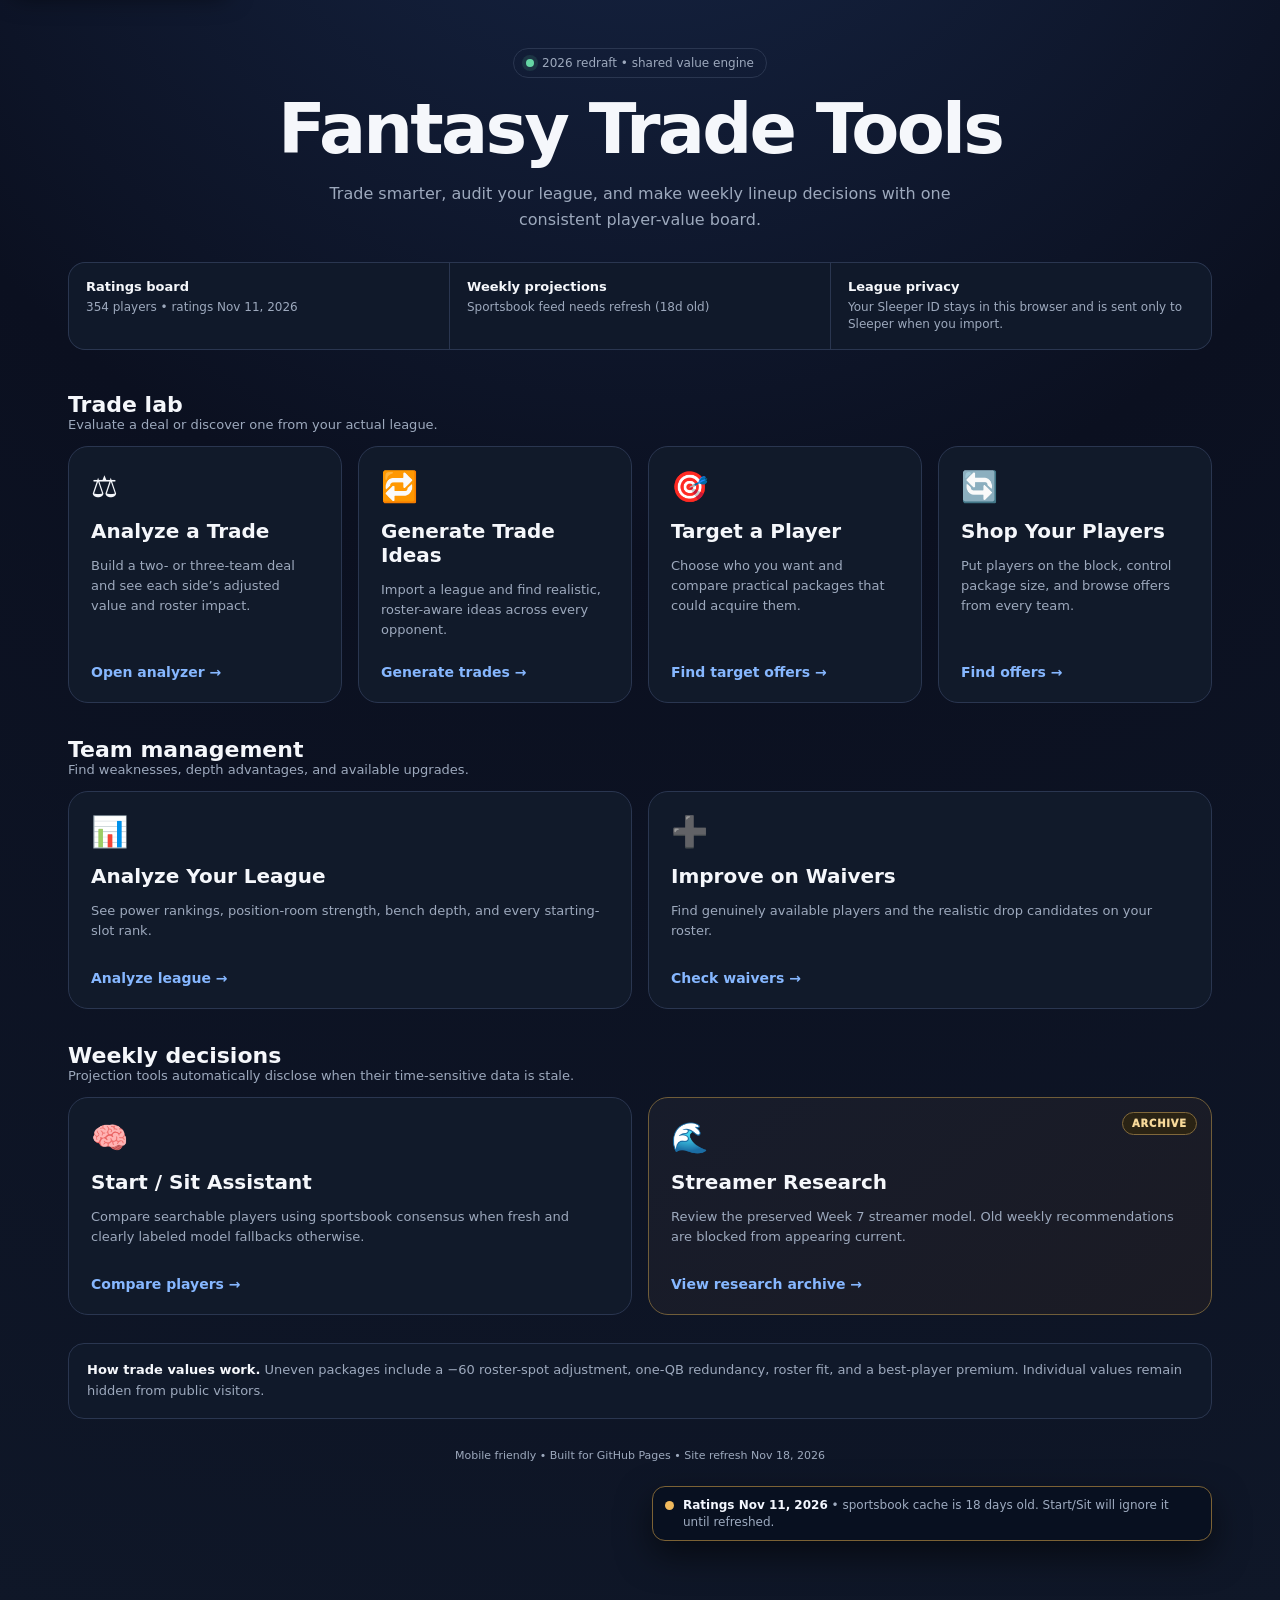
==== commit 6b2bde25: "Add files via upload" ====
--- a/index.html
+++ b/index.html
@@ -49,7 +49,7 @@
     </section>
 
     <section class="status" aria-label="Project data status">
-      <div class="status-item"><strong>Ratings board</strong><span data-project-ratings>354 players • ratings Nov 11, 2026</span></div>
+      <div class="status-item"><strong>Ratings board</strong><span data-project-ratings>355 players • ratings Nov 18, 2026</span></div>
       <div class="status-item"><strong>Weekly projections</strong><span data-project-feed>Checking sportsbook feed…</span></div>
       <div class="status-item"><strong>League privacy</strong>Your Sleeper ID stays in this browser and is sent only to Sleeper when you import.</div>
     </section>
@@ -81,8 +81,25 @@
     </section>
 
     <div class="note"><b>How trade values work.</b> Uneven packages include a −60 roster-spot adjustment, one-QB redundancy, roster fit, and a best-player premium. Individual values remain hidden from public visitors.</div>
-    <div class="footer">Mobile friendly • Built for GitHub Pages • Site refresh Nov 12, 2026</div>
+    <div class="footer">Mobile friendly • Built for GitHub Pages • Site refresh Nov 18, 2026</div>
   </main>
   <script src="project-ui.js?v=20261112b"></script>
+  <script>
+    (async function syncRatingsStatus(){
+      const status=document.querySelector("[data-project-ratings]");
+      if(!status)return;
+      try{
+        const response=await fetch("week10-rest-of-season-values.json",{cache:"no-store"});
+        if(!response.ok)throw new Error("ratings feed unavailable");
+        const board=await response.json();
+        const count=Number(board.playerCount)||(Array.isArray(board.players)?board.players.length:0);
+        const rawDate=board.generatedAt||board.sourceUpdated;
+        const date=rawDate?new Date(`${rawDate}T12:00:00`).toLocaleDateString("en-US",{month:"short",day:"numeric",year:"numeric"}):"current";
+        if(count)status.textContent=`${count} players • ratings ${date}`;
+      }catch(error){
+        // Keep the correct embedded fallback when the network is temporarily unavailable.
+      }
+    })();
+  </script>
 </body>
 </html>
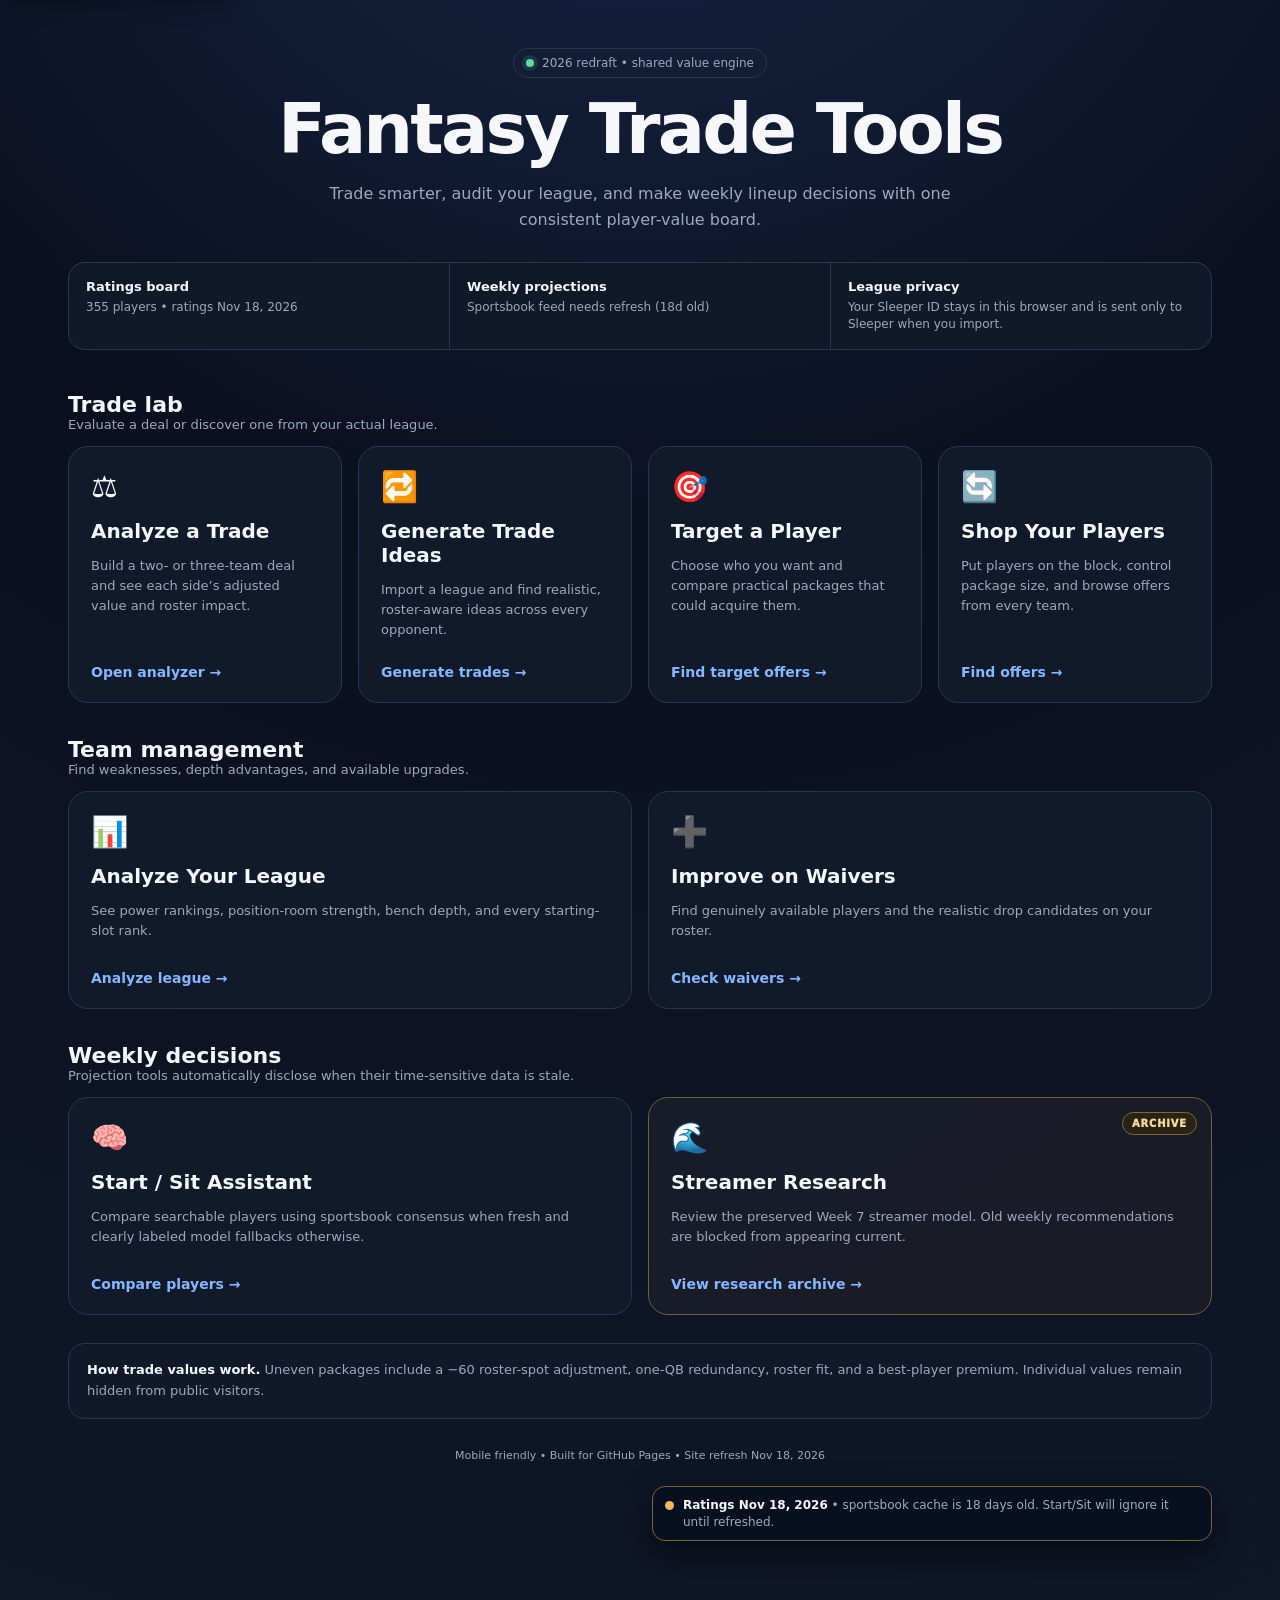
==== commit df91cc16: "Add files via upload" ====
--- a/index.html
+++ b/index.html
@@ -83,7 +83,7 @@
     <div class="note"><b>How trade values work.</b> Uneven packages include a −60 roster-spot adjustment, one-QB redundancy, roster fit, and a best-player premium. Individual values remain hidden from public visitors.</div>
     <div class="footer">Mobile friendly • Built for GitHub Pages • Site refresh Nov 18, 2026</div>
   </main>
-  <script src="project-ui.js?v=20261112b"></script>
+  <script src="project-ui.js?v=20261118c"></script>
   <script>
     (async function syncRatingsStatus(){
       const status=document.querySelector("[data-project-ratings]");
